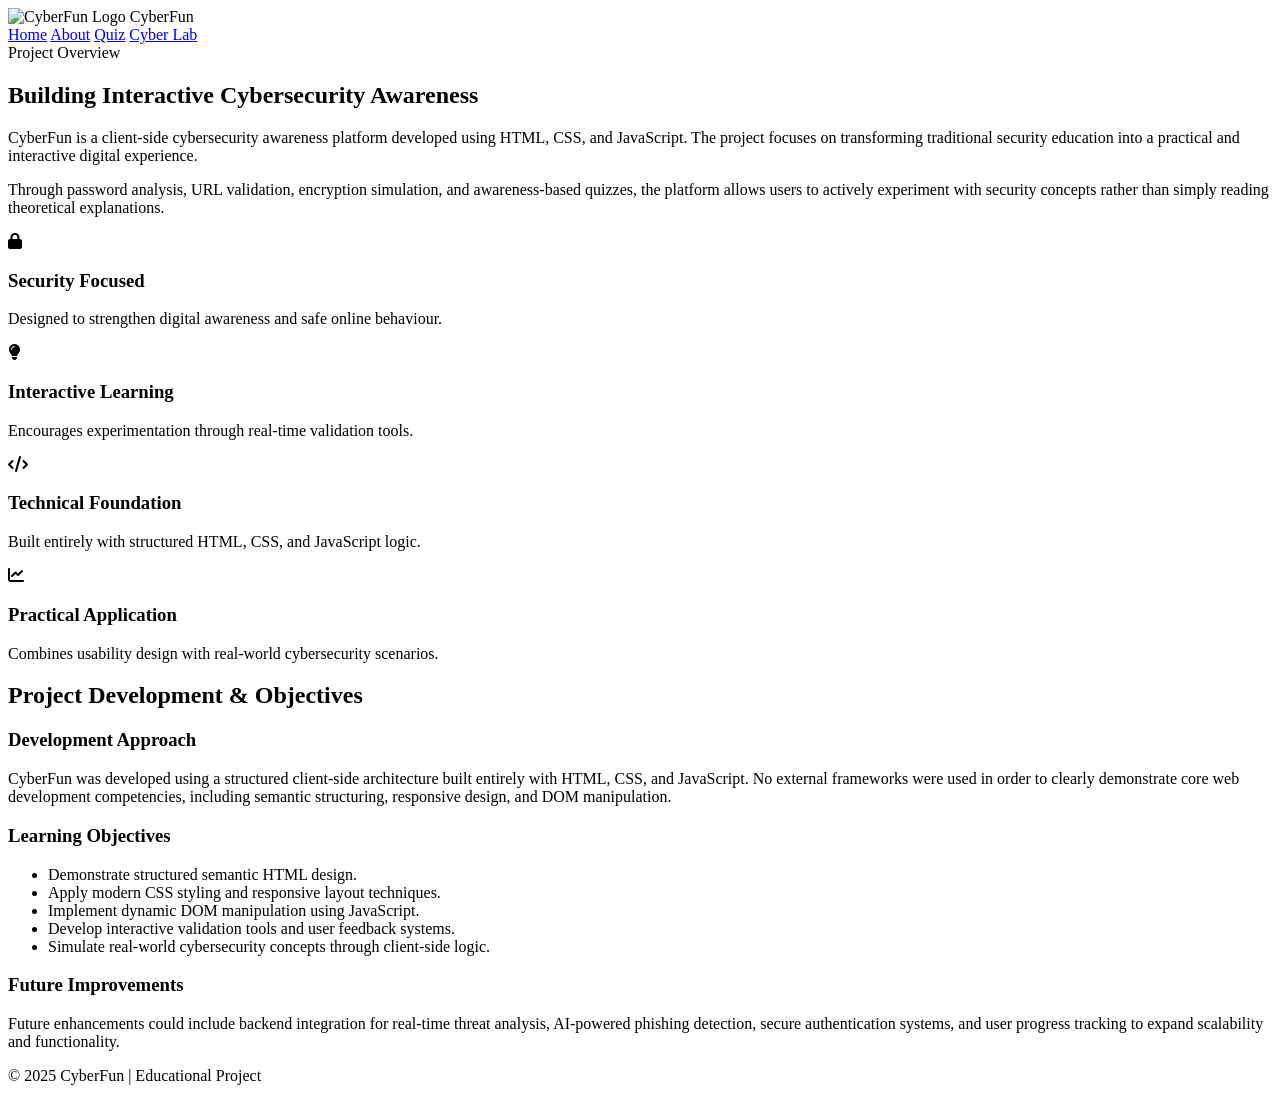
==== HTML_Source/about.html @ faa9cfa2 "update for part1" ====
<!DOCTYPE html>
<html lang="en">

<head>
    <meta charset="UTF-8">
    <title>CyberFun | About</title>
    <link rel="stylesheet" href="about.css">
    <link rel="stylesheet" href="home.css">
    <link rel="stylesheet" href="https://cdnjs.cloudflare.com/ajax/libs/font-awesome/6.5.0/css/all.min.css">
</head>

<body>

    <header>
        <div class="logo">
            <img src="./photo/icon.png" alt="CyberFun Logo">
            <span>CyberFun</span>
        </div>
        <nav>
            <a href="home.html">Home</a>
            <a href="about.html">About</a>
            <a href="quiz.html">Quiz</a>
            <a href="cyberlab.html">Cyber Lab</a>
        </nav>
    </header>

    <section class="about-mission-section">

        <div class="about-mission-container">

            <div class="mission-left">

                <div class="mission-badge">
                    <span>Project Overview</span>
                </div>

                <h2>Building Interactive Cybersecurity Awareness</h2>

                <p>
                    CyberFun is a client-side cybersecurity awareness platform developed
                    using HTML, CSS, and JavaScript. The project focuses on transforming
                    traditional security education into a practical and interactive
                    digital experience.
                </p>

                <p>
                    Through password analysis, URL validation, encryption simulation,
                    and awareness-based quizzes, the platform allows users to actively
                    experiment with security concepts rather than simply reading
                    theoretical explanations.
                </p>

            </div>

            <div class="mission-right">

                <div class="mission-card">
                    <div class="icon-box">
                        <i class="fa-solid fa-lock"></i>
                    </div>
                    <h3>Security Focused</h3>
                    <p>Designed to strengthen digital awareness and safe online behaviour.</p>
                </div>

                <div class="mission-card">
                    <div class="icon-box">
                        <i class="fa-solid fa-lightbulb"></i>
                    </div>
                    <h3>Interactive Learning</h3>
                    <p>Encourages experimentation through real-time validation tools.</p>
                </div>

                <div class="mission-card">
                    <div class="icon-box">
                        <i class="fa-solid fa-code"></i>
                    </div>
                    <h3>Technical Foundation</h3>
                    <p>Built entirely with structured HTML, CSS, and JavaScript logic.</p>
                </div>

                <div class="mission-card">
                    <div class="icon-box">
                        <i class="fa-solid fa-chart-line"></i>
                    </div>
                    <h3>Practical Application</h3>
                    <p>Combines usability design with real-world cybersecurity scenarios.</p>
                </div>

            </div>

        </div>

    </section>
    <section class="project-details-section">

        <div class="project-details-container">

            <h2>Project Development & Objectives</h2>

            <!-- Development Approach -->
            <div class="detail-block">
                <h3>Development Approach</h3>
                <p>
                    CyberFun was developed using a structured client-side architecture
                    built entirely with HTML, CSS, and JavaScript. No external frameworks
                    were used in order to clearly demonstrate core web development
                    competencies, including semantic structuring, responsive design,
                    and DOM manipulation.
                </p>
            </div>

            <!-- Learning Objectives -->
            <div class="detail-block">
                <h3>Learning Objectives</h3>
                <ul>
                    <li>Demonstrate structured semantic HTML design.</li>
                    <li>Apply modern CSS styling and responsive layout techniques.</li>
                    <li>Implement dynamic DOM manipulation using JavaScript.</li>
                    <li>Develop interactive validation tools and user feedback systems.</li>
                    <li>Simulate real-world cybersecurity concepts through client-side logic.</li>
                </ul>
            </div>

            <!-- Future Improvements -->
            <div class="detail-block">
                <h3>Future Improvements</h3>
                <p>
                    Future enhancements could include backend integration for real-time
                    threat analysis, AI-powered phishing detection, secure authentication
                    systems, and user progress tracking to expand scalability and
                    functionality.
                </p>
            </div>

        </div>

    </section>
    <footer>
        <p>© 2025 CyberFun | Educational Project</p>
    </footer>
    <script src="about.js"></script>
</body>

</html>
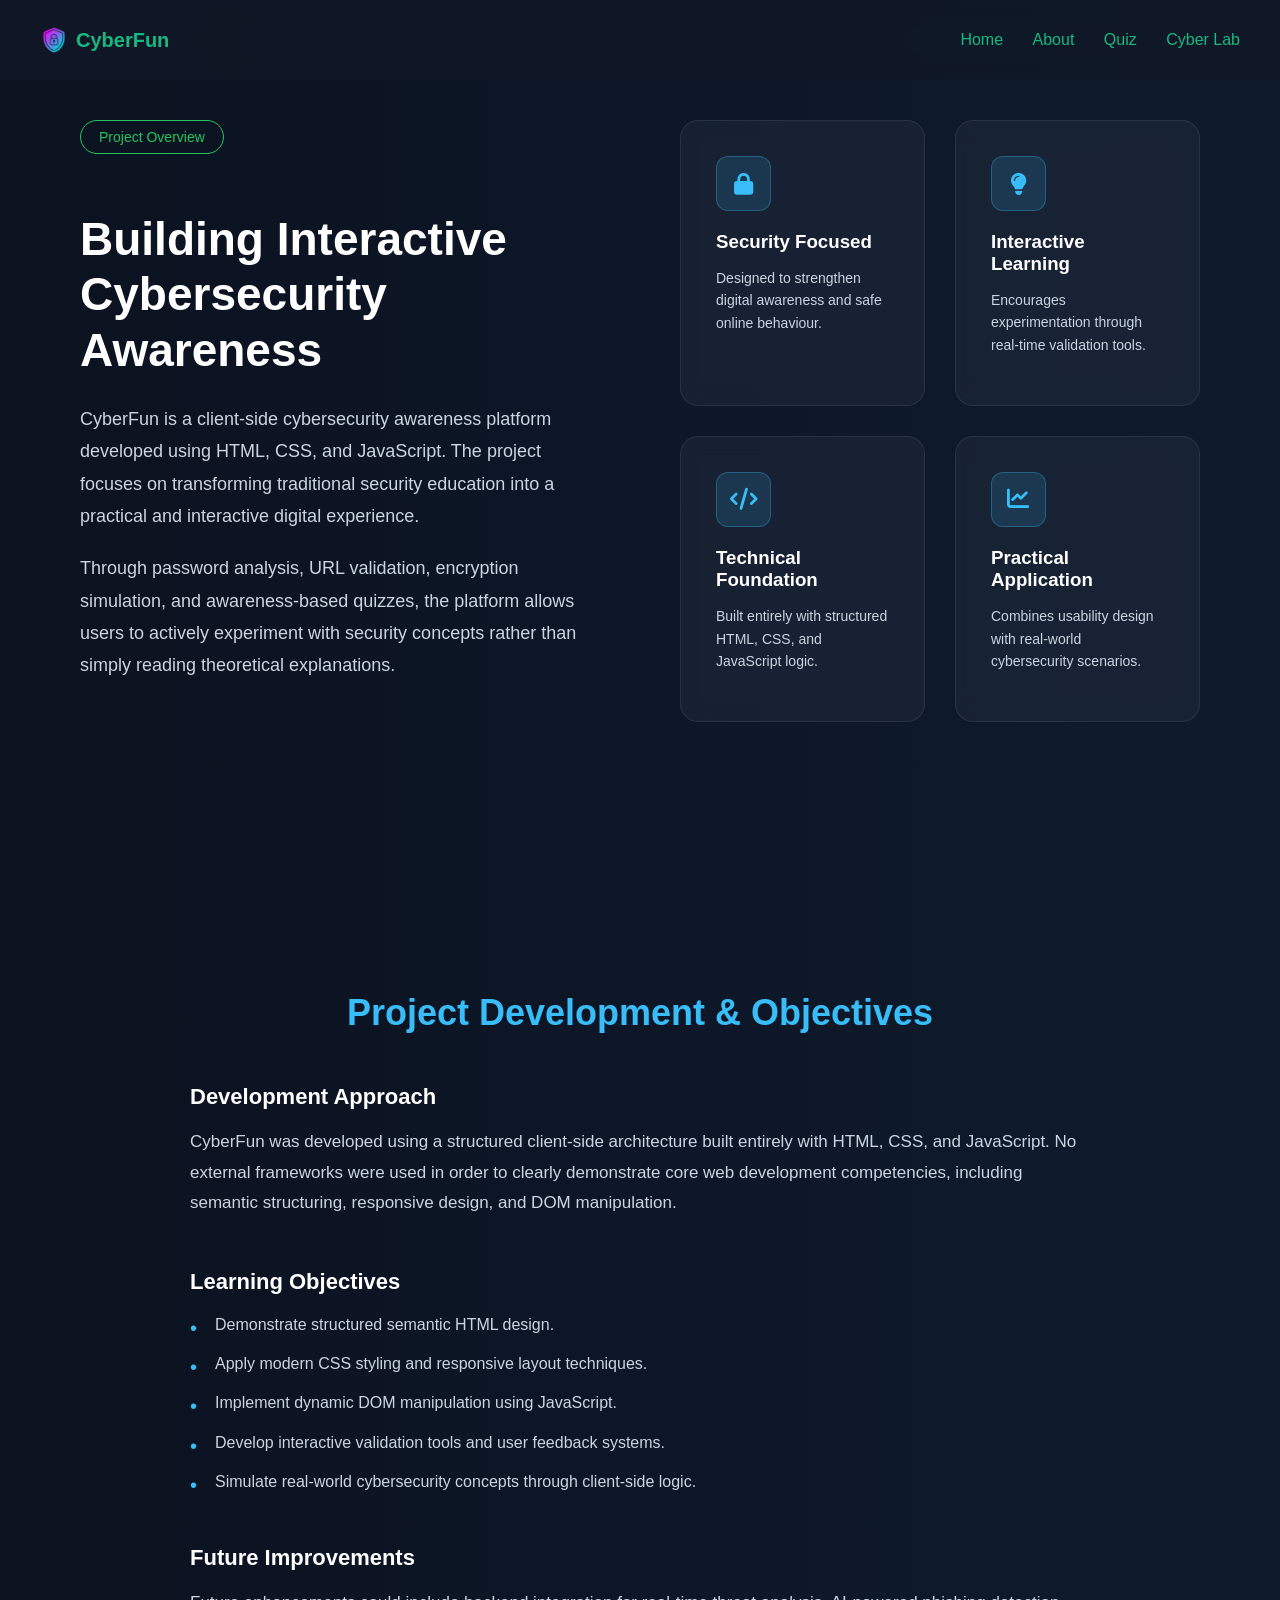
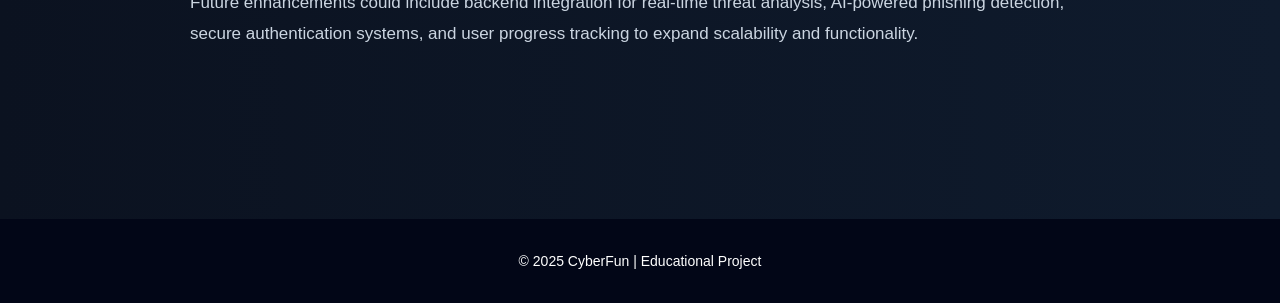
==== commit 96b3b208: "update to link" ====
--- a/HTML_Source/about.html
+++ b/HTML_Source/about.html
@@ -4,8 +4,8 @@
 <head>
     <meta charset="UTF-8">
     <title>CyberFun | About</title>
-    <link rel="stylesheet" href="about.css">
-    <link rel="stylesheet" href="home.css">
+    <link rel="stylesheet" href="/CSS_Source/about.css">
+    <link rel="stylesheet" href="/CSS_Source/home.css">
     <link rel="stylesheet" href="https://cdnjs.cloudflare.com/ajax/libs/font-awesome/6.5.0/css/all.min.css">
 </head>
 
@@ -13,7 +13,7 @@
 
     <header>
         <div class="logo">
-            <img src="./photo/icon.png" alt="CyberFun Logo">
+            <img src="/photo/icon.png" alt="CyberFun Logo">
             <span>CyberFun</span>
         </div>
         <nav>
@@ -138,7 +138,7 @@
     <footer>
         <p>© 2025 CyberFun | Educational Project</p>
     </footer>
-    <script src="about.js"></script>
+    <script src="/JS_Source/about.js"></script>
 </body>
 
 </html>
--- a/CSS_Source/about.css
+++ b/CSS_Source/about.css
@@ -0,0 +1,174 @@
+body {
+  margin: 0;
+  font-family: Arial, sans-serif;
+  background-color: #0f172a;
+  color: #e2e8f0;
+}
+
+/* =========================
+   MISSION STYLE SECTION
+========================= */
+
+.about-mission-section {
+  padding: 120px 80px;
+  background: linear-gradient(to right, #0b1220, #0f1b2d);
+}
+
+.about-mission-container {
+  display: flex;
+  justify-content: space-between;
+  align-items: flex-start;
+  gap: 80px;
+  flex-wrap: wrap;
+}
+
+/* LEFT SIDE */
+
+.mission-left {
+  flex: 1;
+  min-width: 300px;
+  max-width: 600px;
+}
+
+.mission-badge {
+  display: inline-block;
+  padding: 8px 18px;
+  border-radius: 25px;
+  border: 1px solid #22c55e;
+  color: #22c55e;
+  font-size: 14px;
+  margin-bottom: 20px;
+}
+
+.mission-left h2 {
+  font-size: 46px;
+  line-height: 1.2;
+  margin-bottom: 25px;
+  color: #ffffff;
+}
+
+.mission-left p {
+  font-size: 18px;
+  line-height: 1.8;
+  margin-bottom: 20px;
+  color: #cbd5e1;
+}
+
+/* RIGHT SIDE GRID */
+
+.mission-right {
+  flex: 1;
+  min-width: 300px;
+  display: grid;
+  grid-template-columns: repeat(2, 1fr);
+  gap: 30px;
+}
+
+.mission-card {
+  background: rgba(30, 41, 59, 0.6);
+  padding: 35px;
+  border-radius: 18px;
+  border: 1px solid rgba(255,255,255,0.08);
+  backdrop-filter: blur(10px);
+  transition: 0.3s ease;
+}
+
+.mission-card:hover {
+  transform: translateY(-8px);
+  box-shadow: 0 0 35px rgba(56,189,248,0.25);
+}
+
+/* ICON BOX */
+
+.icon-box {
+  width: 55px;
+  height: 55px;
+  border-radius: 12px;
+  background: rgba(56, 189, 248, 0.15);
+  border: 1px solid rgba(56, 189, 248, 0.3);
+  display: flex;
+  align-items: center;
+  justify-content: center;
+  margin-bottom: 20px;
+  transition: 0.3s ease;
+}
+
+.icon-box i {
+  font-size: 22px;
+  color: #38bdf8;
+}
+
+.mission-card:hover .icon-box {
+  background: rgba(56, 189, 248, 0.25);
+  box-shadow: 0 0 20px rgba(56,189,248,0.3);
+}
+
+.mission-card h3 {
+  margin-bottom: 12px;
+  color: #ffffff;
+}
+
+.mission-card p {
+  font-size: 14px;
+  line-height: 1.6;
+  color: #cbd5e1;
+}
+
+/* =========================
+   PROJECT DETAILS SECTION
+========================= */
+
+.project-details-section {
+  padding: 120px 80px;
+  background: linear-gradient(to right, #0b1220, #0f1b2d);
+}
+
+.project-details-container {
+  max-width: 900px;
+  margin: 0 auto;
+}
+
+.project-details-section h2 {
+  font-size: 36px;
+  margin-bottom: 50px;
+  color: #38bdf8;
+  text-align: center;
+}
+
+.detail-block {
+  margin-bottom: 50px;
+}
+
+.detail-block h3 {
+  font-size: 22px;
+  margin-bottom: 15px;
+  color: #ffffff;
+}
+
+.detail-block p {
+  font-size: 17px;
+  line-height: 1.8;
+  color: #cbd5e1;
+}
+
+.detail-block ul {
+  list-style: none;
+  padding-left: 0;
+}
+
+.detail-block ul li {
+  position: relative;
+  padding-left: 25px;
+  margin-bottom: 12px;
+  font-size: 16px;
+  line-height: 1.7;
+  color: #cbd5e1;
+}
+
+.detail-block ul li::before {
+  content: "•";
+  position: absolute;
+  left: 0;
+  color: #38bdf8;
+  font-size: 20px;
+}
--- a/CSS_Source/home.css
+++ b/CSS_Source/home.css
@@ -0,0 +1,507 @@
+* {
+  box-sizing: border-box;
+}
+
+html {
+  scroll-behavior: smooth;
+}
+
+body {
+  margin: 0;
+  font-family: Arial, sans-serif;
+  background: linear-gradient(135deg, #0b0f1a, #141a2e);
+  color: #ffffff;
+
+  display: flex;
+  flex-direction: column;
+  min-height: 100vh;
+}
+
+header {
+  position: fixed;
+  top: 0;
+  width: 100%;
+  height: 80px;
+  background-color: rgba(17, 24, 39, 0.7);
+  display: flex;
+  justify-content: space-between;
+  align-items: center;
+  padding: 0 40px; 
+  z-index: 1000;
+  backdrop-filter: blur(10px);
+  background-color: rgba(17, 24, 39, 0.8);
+}
+
+.logo {
+  display: flex;
+  align-items: center;
+  font-size: 20px;
+  font-weight: bold;
+  color: #18b980;
+}
+
+.logo img {
+  width: 28px;
+  margin-right: 8px;
+}
+
+nav a {
+  color: #18b980;
+  text-decoration: none;
+  margin-left: 25px;
+  font-weight: 500;
+  position: relative;
+  transition: 0.3s ease;
+}
+
+nav a:hover {
+  color: #ffffff;
+}
+
+nav a::after {
+  content: "";
+  position: absolute;
+  left: 0;
+  bottom: -5px;
+  width: 0%;
+  height: 2px;
+  background-color: #18b980;
+  transition: width 0.3s ease;
+}
+
+nav a:hover::after {
+  width: 100%;
+}
+
+.hero {
+  padding: 160px 60px 100px 60px;
+  background: 
+    linear-gradient(rgba(10, 12, 24, 0.9), rgba(20, 26, 46, 0.9)),
+    url("./photo/home_background.jpg");
+  background-size: cover;
+  background-position: center;
+  background-repeat: no-repeat;
+  background-attachment: fixed;
+  color: white;
+}
+
+.hero-content {
+  display: flex;
+  align-items: center;
+  justify-content: space-between;
+  gap: 60px;
+}
+
+.hero-icon-box {
+  display: flex;
+  align-items: center;
+  justify-content: center;
+}
+
+.icon-card {
+  width: 100px;
+  height: 100px;
+  border-radius: 20px;
+  background: rgba(30, 41, 59, 0.6);
+  box-shadow: 0 0 20px rgba(172, 201, 188, 0.6);
+  display: flex;
+  align-items: center;
+  justify-content: center;
+  backdrop-filter: blur(10px);
+  transition: 0.3s ease;
+}
+
+.icon-row {
+  display: flex;
+  gap: 25px;
+}
+
+.icon-card i {
+  font-size: 35px;
+  color: #38bdf8;
+}
+
+.icon-card:hover {
+  box-shadow: 0 0 30px rgba(56, 189, 248, 0.6);
+  transform: translateY(-4px);
+}
+
+.hero-text {
+  max-width: 600px;
+}
+
+.hero-text h1 {
+  font-size: 36px;
+  margin-bottom: 20px;
+  color: #38bdf8;
+}
+
+.hero-text p {
+  font-size: 18px;
+  line-height: 1.6;
+  margin-bottom: 30px;
+  color: #e2e8f0;
+}
+
+.hero-text button {
+  padding: 12px 25px;
+  background-color: #38bdf8;
+  border: none;
+  border-radius: 6px;
+  font-weight: bold;
+  cursor: pointer;
+  transition: 0.3s ease;
+}
+
+.hero-text button:hover {
+  background-color: #0ea5e9;
+}
+
+.hero-image img {
+  width: 350px;
+  max-width: 100%;
+}
+
+.cta-button {
+  display: inline-block;
+  margin-top: 25px;
+  padding: 14px 32px;
+  font-size: 16px;
+  font-weight: 600;
+  text-decoration: none;
+  color: #0f172a;
+  background: linear-gradient(135deg, #18b980, #0ea5e9);
+  border: 1px solid rgba(255,255,255,0.2);
+  border-radius: 10px;
+  transition: 0.3s ease;
+  box-shadow: 0 8px 20px rgba(56, 189, 248, 0.3);
+}
+
+.cta-button:hover {
+  transform: translateY(-3px);
+  box-shadow: 0 0 15px #18b980;
+}
+
+.awareness-section {
+  padding: 80px 100px;
+  background: linear-gradient(to right, #0b1220, #0f172a);
+}
+
+.awareness-container {
+  display: flex;
+  justify-content: space-between;
+  align-items: flex-start;
+  gap: 100px;
+}
+
+.awareness-title {
+  flex: 1;
+}
+
+.awareness-title h2 {
+  font-size: 56px;
+  font-weight: 800;
+  line-height: 1.1;
+  max-width: 500px;
+  letter-spacing: -1px;
+}
+
+.awareness-content {
+  max-width: 600px;
+}
+
+.awareness-content p {
+  font-size: 20px;
+  line-height: 1.8;
+  color: #cbd5e1;
+  margin-bottom: 24px;
+}
+
+.awareness-container {
+  position: relative;
+}
+
+.awareness-container::before {
+  content: "";
+  position: absolute;
+  left: 50%;
+  top: 0;
+  height: 100%;
+  width: 1px;
+  background: rgba(255,255,255,0.08);
+}
+
+.threat-section {
+  padding: 60px 40px;
+  background: linear-gradient(to right, #111827, #1e293b);
+}
+
+.threat-title {
+  font-size: 36px;
+  margin-bottom: 60px;
+  color: #e2e8f0;
+}
+
+.threat-grid {
+  display: grid;
+  grid-template-columns: repeat(auto-fit, minmax(260px, 1fr));
+  gap: 40px;
+}
+
+.threat-card {
+  position: relative;
+  padding: 40px 30px;
+  background: rgba(30, 41, 59, 0.5);
+  border: 1px solid rgba(255, 255, 255, 0.1);
+  clip-path: polygon(
+    15px 0%, 
+    100% 0%, 
+    100% calc(100% - 15px), 
+    calc(100% - 15px) 100%, 
+    0% 100%, 
+    0% 15px
+  );
+  transition: 0.3s ease;
+}
+
+.threat-card:hover {
+  border-color: rgba(56, 189, 248, 0.6);
+  box-shadow: 0 0 25px rgba(56, 189, 248, 0.4);
+  transform: translateY(-6px);
+}
+
+.threat-card .icon {
+  font-size: 32px;
+  color: #e2e8f0;
+  margin-bottom: 20px;
+}
+
+.accent-line {
+  width: 30px;
+  height: 3px;
+  background-color: #ef4444;
+  margin-bottom: 20px;
+}
+
+.threat-card p {
+  font-size: 18px;
+  line-height: 1.6;
+  color: #e2e8f0;
+}
+
+/* =========================
+   ARTICLE PREVIEW SECTION
+========================= */
+
+.article-preview {
+  padding: 90px 80px 60px 80px;
+  background: #111827;
+}
+
+/* Section Title */
+.article-preview h2 {
+  text-align: center;
+  font-size: 38px;
+  margin-bottom: 20px;
+  color: #ffffff;
+}
+
+/* Short Description */
+.preview-text {
+  text-align: center;
+  max-width: 750px;
+  margin: 0 auto 35px auto;
+  font-size: 18px;
+  line-height: 1.7;
+  color: #cbd5e1;
+}
+
+/* =========================
+   BUTTON
+========================= */
+
+.read-btn {
+  display: block;
+  margin: 0 auto;
+  padding: 12px 32px;
+  font-size: 16px;
+  font-weight: 600;
+  background: linear-gradient(135deg, #18b980, #0ea5e9);
+  color: #0f172a;
+  border: none;
+  border-radius: 8px;
+  cursor: pointer;
+  transition: 0.3s ease;
+}
+
+.read-btn:hover {
+  transform: translateY(-3px);
+  box-shadow: 0 0 20px rgba(56, 189, 248, 0.6);
+}
+
+/* =========================
+   FULL ARTICLE CONTENT
+========================= */
+
+.article-content {
+  max-height: 0;
+  overflow: hidden;
+  opacity: 0;
+  transition: max-height 0.6s ease, opacity 0.4s ease;
+  transform-origin: top;
+  max-width: 900px;
+  margin: 70px auto 0 auto;
+  text-align: left;
+  line-height: 1.8;
+  color: #e2e8f0;
+}
+
+.article-content.active {
+  max-height: 2000px; 
+  opacity: 1;
+}
+
+/* Section Headings */
+.article-content h3 {
+  margin-top: 50px;
+  margin-bottom: 15px;
+  font-size: 22px;
+  color: #18b980;
+}
+
+/* Paragraphs */
+.article-content p {
+  margin-bottom: 15px;
+  font-size: 16px;
+}
+
+/* Lists */
+.article-content ul {
+  margin: 15px 0 25px 20px;
+  padding-left: 15px;
+}
+
+.article-content li {
+  margin-bottom: 8px;
+  font-size: 15px;
+}
+
+/* Action checklist */
+.action-list {
+  margin-top: 10px;
+  padding-left: 20px;
+}
+
+.action-list li {
+  margin-bottom: 6px;
+  color: #ffffff;
+}
+
+/* =========================
+   SUMMARY BOX
+========================= */
+
+.summary-box {
+  margin-top: 50px;
+  padding: 25px;
+  background: rgba(30, 41, 59, 0.6);
+  border-radius: 12px;
+  border: 1px solid rgba(56, 189, 248, 0.25);
+  font-size: 15px;
+  line-height: 1.7;
+}
+
+/* =========================
+   NEW FINAL CTA DESIGN
+========================= */
+
+.final-cta-new {
+  padding: 50px;
+  background: linear-gradient(90deg, #0f172a, #1e293b);
+  display: flex;
+  justify-content: space-between;
+  align-items: center;
+  gap: 50px;
+  flex-wrap: wrap;
+  border-top: 1px solid rgba(255,255,255,0.05);
+}
+
+/* Left Side Text */
+.cta-text {
+  max-width: 600px;
+}
+
+.cta-text h2 {
+  font-size: 34px;
+  margin-bottom: 15px;
+  color: #ffffff;
+}
+
+.cta-text p {
+  font-size: 17px;
+  line-height: 1.7;
+  color: #cbd5e1;
+}
+
+/* Right Side Buttons */
+.cta-actions {
+  display: flex;
+  gap: 20px;
+  flex-wrap: wrap;
+}
+
+/* Main Button */
+.cta-main {
+  padding: 14px 32px;
+  background: linear-gradient(135deg, #18b980, #0ea5e9);
+  color: #0f172a;
+  font-weight: 600;
+  text-decoration: none;
+  border-radius: 6px;
+  transition: 0.3s ease;
+}
+
+.cta-main:hover {
+  transform: translateY(-4px);
+  box-shadow: 0 0 25px rgba(56,189,248,0.5);
+}
+
+/* Outline Button */
+.cta-outline {
+  padding: 14px 32px;
+  border: 1px solid #38bdf8;
+  color: #38bdf8;
+  text-decoration: none;
+  border-radius: 6px;
+  transition: 0.3s ease;
+}
+
+.cta-outline:hover {
+  background: #38bdf8;
+  color: #0f172a;
+}
+
+footer {
+  margin-top: auto;
+  text-align: center;
+  padding: 20px;
+  background-color: #020617;
+  font-size: 14px;
+  width: 100%;
+}
+
+/* ================= QUIZ PAGE ================= */
+
+.quiz-page {
+  padding-top: 140px;
+  padding-bottom: 60px;
+  background: linear-gradient(to right, #0f172a, #1e293b);
+
+  flex: 1;  
+}
+
+.quiz-wrapper {
+  display: flex;
+  justify-content: center;
+  align-items: center;
+}
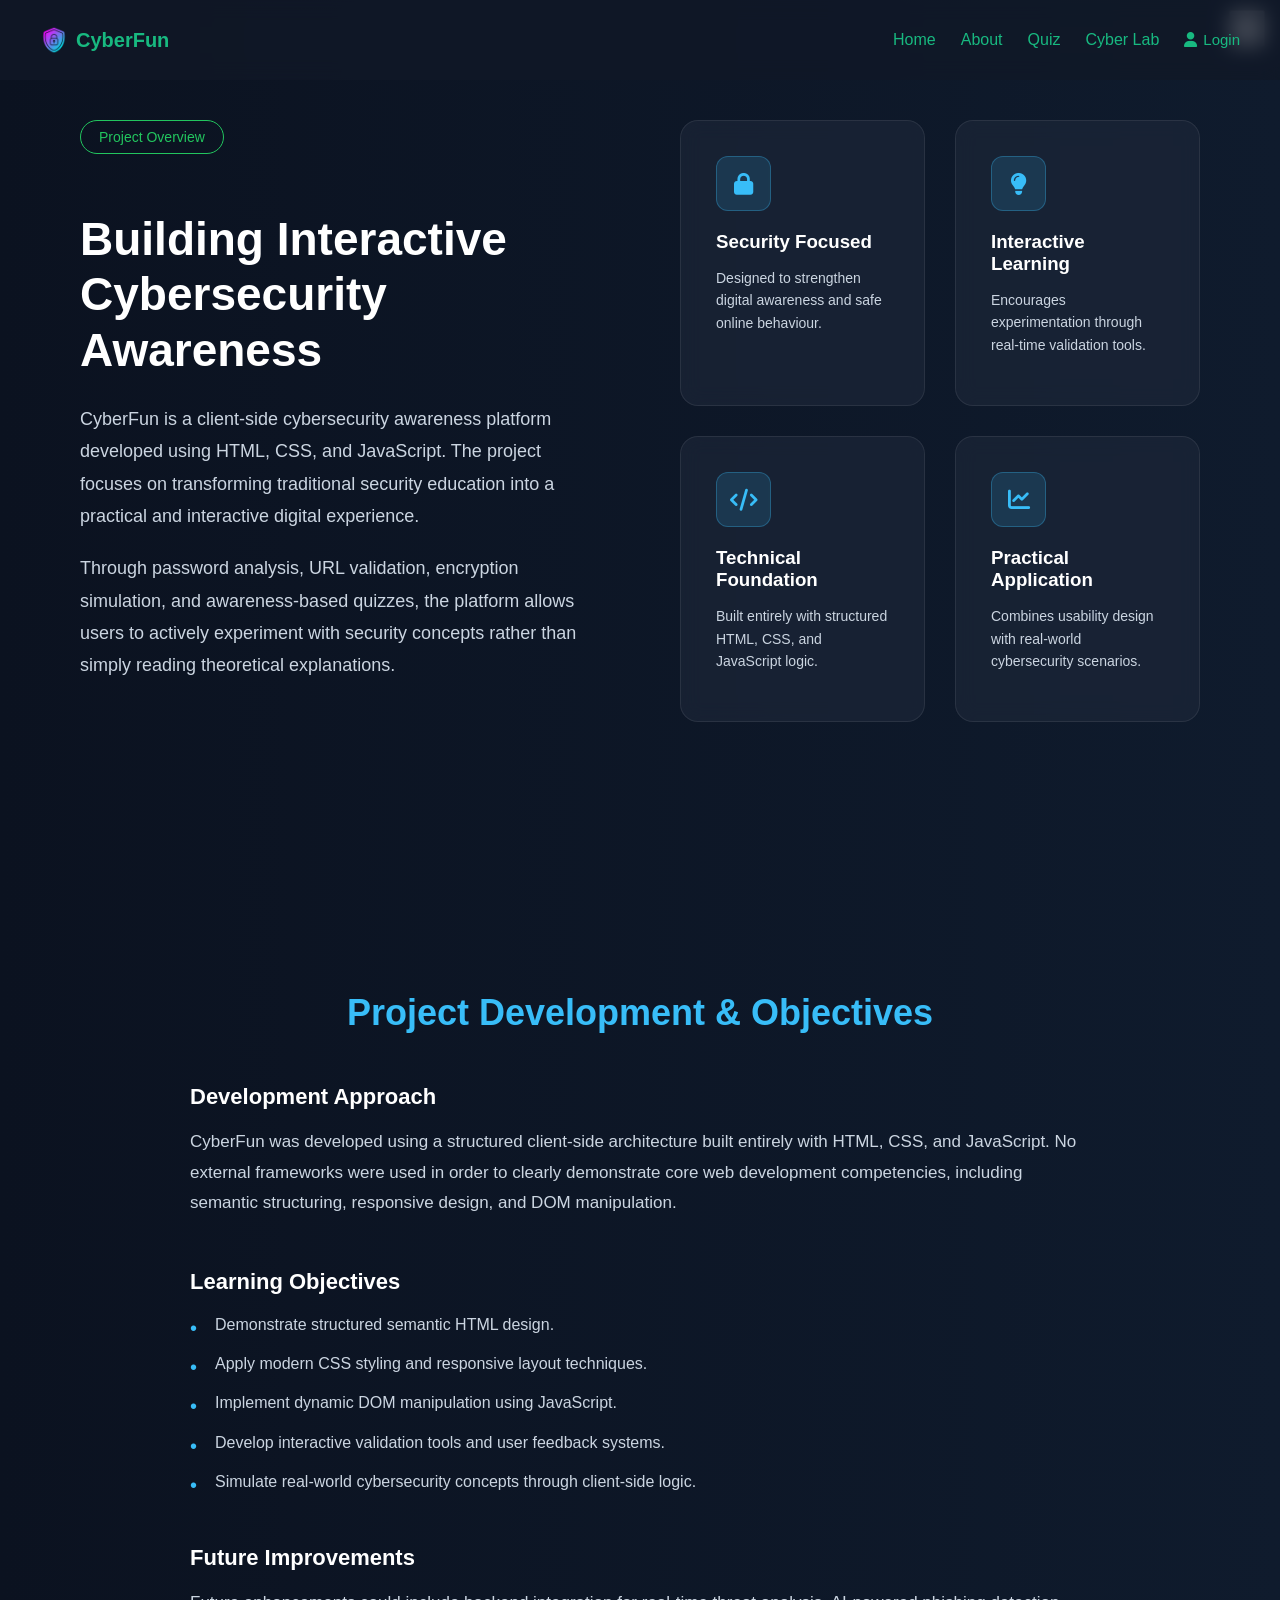
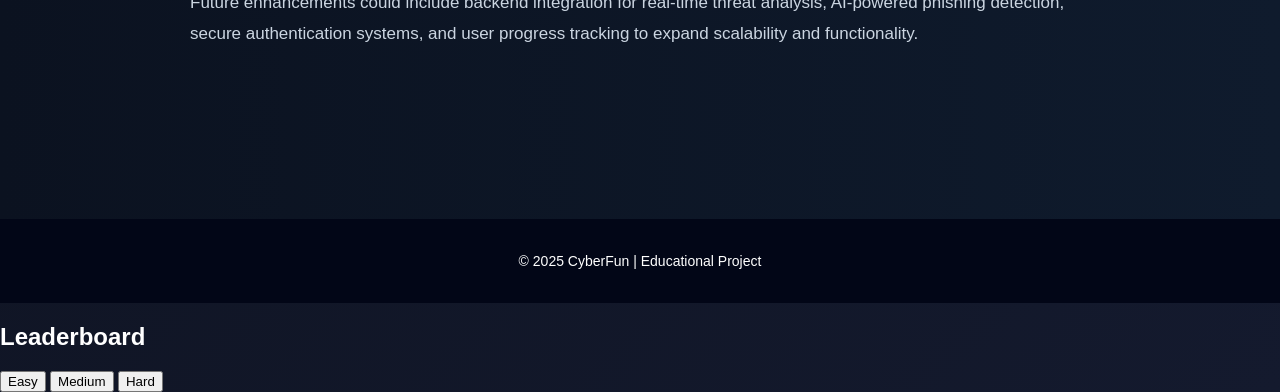
==== commit a18f1cfd: "feat: add profile dropdown and mission message functionality" ====
--- a/HTML_Source/about.html
+++ b/HTML_Source/about.html
@@ -4,8 +4,9 @@
 <head>
     <meta charset="UTF-8">
     <title>CyberFun | About</title>
-    <link rel="stylesheet" href="/CSS_Source/about.css">
-    <link rel="stylesheet" href="/CSS_Source/home.css">
+    <link rel="stylesheet" href="../CSS_Source/about.css">
+    <link rel="stylesheet" href="../CSS_Source/home.css">
+    <link rel="stylesheet" href="../CSS_Source/quiz.css">
     <link rel="stylesheet" href="https://cdnjs.cloudflare.com/ajax/libs/font-awesome/6.5.0/css/all.min.css">
 </head>
 
@@ -13,21 +14,84 @@
 
     <header>
         <div class="logo">
-            <img src="/photo/icon.png" alt="CyberFun Logo">
+            <img src="../photo/icon.png" alt="CyberFun Logo">
             <span>CyberFun</span>
         </div>
+
         <nav>
-            <a href="home.html">Home</a>
+            <a href="../index.html">Home</a>
             <a href="about.html">About</a>
             <a href="quiz.html">Quiz</a>
             <a href="cyberlab.html">Cyber Lab</a>
+
+            <!-- PROFILE DROPDOWN -->
+            <div class="profile-menu">
+
+                <button class="profile-btn" onclick="toggleProfile()">
+                    <i class="fa-solid fa-user"></i>
+                    <span id="navUser">Login</span>
+                </button>
+
+                <div id="profileDropdown" class="profile-dropdown">
+
+                    <!-- LOGIN SECTION -->
+                    <div id="loginSection">
+                        <h3>Login to beat the leaderboard!</h3>
+
+                        <input type="text" id="usernameInput" placeholder="Enter your name">
+
+                        <button onclick="loginUser()">Login</button>
+                    </div>
+
+                    <!-- PROFILE TRACKING -->
+                    <div id="profileSection" style="display:none;">
+
+                        <h3>Your Cyber Profile</h3>
+
+                        <p><strong>Username:</strong> <span id="profileName"></span></p>
+
+                        <p><strong>Last Quiz Score:</strong> <span id="lastScore">0</span></p>
+
+                        <p><strong>Best Quiz Score:</strong> <span id="bestScore">0</span></p>
+
+                        <h4>Achievements</h4>
+
+                        <p id="badge_beginner">
+                            <i class="fa-solid fa-lock"></i> Cyber Beginner
+                        </p>
+
+                        <p id="badge_expert">
+                            <i class="fa-solid fa-lock"></i> Cyber Expert
+                        </p>
+
+                        <p id="badge_master">
+                            <i class="fa-solid fa-lock"></i> Cyber Master
+                        </p>
+
+                        <button onclick="openLeaderboard()">
+                            <i class="fa-solid fa-trophy"></i> View Leaderboard
+                        </button>
+
+                        <button onclick="logoutUser()">Logout</button>
+
+                    </div>
+
+                </div>
+
+            </div>
+
         </nav>
     </header>
 
+    <!-- =========================
+       HERO SECTION
+  ========================== -->
+
     <section class="about-mission-section">
 
         <div class="about-mission-container">
 
+            <!-- LEFT SIDE -->
             <div class="mission-left">
 
                 <div class="mission-badge">
@@ -52,6 +116,7 @@
 
             </div>
 
+            <!-- RIGHT SIDE -->
             <div class="mission-right">
 
                 <div class="mission-card">
@@ -138,7 +203,33 @@
     <footer>
         <p>© 2025 CyberFun | Educational Project</p>
     </footer>
-    <script src="/JS_Source/about.js"></script>
+
+    <div id="leaderboardModal" class="leaderboard-modal">
+
+        <div class="leaderboard-box">
+
+            <button class="close-btn" onclick="closeLeaderboard()">
+                <i class="fa-solid fa-xmark"></i>
+            </button>
+
+            <h2>Leaderboard</h2>
+
+            <div class="leaderboard-tabs">
+                <button class="tab-btn active" onclick="switchTab(this, 'easy')">Easy</button>
+                <button class="tab-btn" onclick="switchTab(this, 'medium')">Medium</button>
+                <button class="tab-btn" onclick="switchTab(this, 'hard')">Hard</button>
+            </div>
+
+            <!-- Leaderboard List -->
+            <div id="leaderboardList"></div>
+
+        </div>
+
+    </div>
+
+        <script src="../JS_Source/about.js"></script>
+        <script src="../JS_Source/home.js"></script>
+        <script src="../JS_Source/quiz.js"></script>
 </body>
 
 </html>
--- a/CSS_Source/about.css
+++ b/CSS_Source/about.css
@@ -171,4 +171,5 @@
   left: 0;
   color: #38bdf8;
   font-size: 20px;
-}+}
+
--- a/CSS_Source/home.css
+++ b/CSS_Source/home.css
@@ -15,6 +15,191 @@
   display: flex;
   flex-direction: column;
   min-height: 100vh;
+}
+
+.login-modal{
+  position: fixed;
+  top:0;
+  left:0;
+  width:100%;
+  height:100%;
+  background: rgba(0,0,0,0.7);
+  display:none;
+  justify-content:center;
+  align-items:center;
+  z-index:2000;
+}
+
+.login-box{
+  background:#111827;
+  padding:30px;
+  border-radius:10px;
+  text-align:center;
+}
+
+.login-box input{
+  padding:10px;
+  margin-top:10px;
+  width:200px;
+}
+
+.login-box button{
+  margin-top:15px;
+  padding:10px 20px;
+  background:#18b980;
+  border:none;
+  cursor:pointer;
+}
+
+.close-btn{
+  position:absolute;
+  top:10px;
+  right:15px;
+  font-size:28px;
+  cursor:pointer;
+  color:#ffffff;
+}
+
+.close-btn:hover{
+  color:#18b980;
+}
+
+.login-box{
+  position:relative;
+}
+
+/* ================= PROFILE BUTTON ================= */
+
+.profile-btn{
+  background: none;
+  border: none;
+  color: #18b980;
+  cursor: pointer;
+  font-size: 15px;
+  font-weight: 500;
+  position: relative;
+
+  display: inline-flex;
+  align-items: center;
+  gap: 6px;
+
+  margin-left: 25px;
+  padding: 0;
+}
+
+.profile-btn:hover{
+  color:#ffffff;
+}
+
+.profile-btn::after{
+  content: "";
+  position: absolute;
+  left: 0;
+  bottom: -5px;
+  width: 0%;
+  height: 2px;
+  background-color: #18b980;
+  transition: width 0.3s ease;
+}
+
+.profile-btn:hover::after{
+  width: 100%;
+}
+
+/* ================= LOGIN MODAL ================= */
+
+.login-modal{
+  position:fixed;
+  top:0;
+  left:0;
+  width:100%;
+  height:100%;
+  background:rgba(0,0,0,0.7);
+  display:none;
+  justify-content:center;
+  align-items:center;
+  z-index:2000;
+}
+
+/* ================= LOGIN BOX ================= */
+
+.login-box{
+  position:relative;
+  background:#0f172a;
+  padding:30px;
+  border-radius:12px;
+  width:320px;
+  text-align:center;
+  box-shadow:0 15px 40px rgba(0,0,0,0.7);
+  animation:dropDown 0.3s ease;
+}
+
+/* animation */
+@keyframes dropDown{
+  from{
+    transform:translateY(-20px);
+    opacity:0;
+  }
+  to{
+    transform:translateY(0);
+    opacity:1;
+  }
+}
+
+/* ================= CLOSE BUTTON ================= */
+
+.close-btn{
+  position:absolute;
+  top:10px;
+  right:15px;
+  font-size:26px;
+  cursor:pointer;
+  color:#ffffff;
+}
+
+.close-btn:hover{
+  color:#18b980;
+}
+
+/* ================= LOGIN INPUT ================= */
+
+.login-box input{
+  width:100%;
+  padding:10px;
+  margin-top:15px;
+  border-radius:6px;
+  border:none;
+}
+
+/* ================= BUTTON ================= */
+
+.login-box button{
+  margin-top:15px;
+  padding:10px 20px;
+  background:#18b980;
+  border:none;
+  border-radius:6px;
+  cursor:pointer;
+  font-weight:bold;
+}
+
+.login-box button:hover{
+  background:#0ea5e9;
+}
+
+/* ================= PROFILE INFO ================= */
+
+#profileInfo{
+  text-align:left;
+  margin-top:10px;
+}
+
+#profileInfo p{
+  margin:8px 0;
+}
+
+#profileInfo h3{
+  margin-top:15px;
 }
 
 header {
@@ -32,6 +217,161 @@
   background-color: rgba(17, 24, 39, 0.8);
 }
 
+/* PROFILE MENU */
+.profile-menu{
+  position:relative;
+}
+
+/* DROPDOWN */
+.profile-dropdown{
+  position:absolute;
+  top:55px;
+  right:0;
+
+  width:300px; 
+  padding:20px;
+
+  background:rgba(15, 23, 42, 0.95);
+  backdrop-filter: blur(12px);
+
+  border-radius:14px;
+  border:1px solid rgba(255,255,255,0.08);
+
+  box-shadow:
+    0 0 0px rgba(24,185,128,0),
+    0 10px 40px rgba(0,0,0,0.7);
+
+  display:none;
+
+  opacity:0;
+  transform:translateY(-10px);
+  transition:all 0.25s ease;
+}
+
+#profileSection p i{
+  margin-right:8px;
+}
+
+.fa-circle-check{
+  color:#18b980;
+}
+
+.fa-lock{
+  color:#9e2e2e;
+}
+
+.profile-dropdown.show{
+  display:block;
+  opacity:1;
+  transform:translateY(0);
+
+  box-shadow:
+    0 0 15px rgba(24,185,128,0.2),
+    0 20px 50px rgba(0,0,0,0.7);
+}
+
+#loginSection, #profileSection{
+  width:100%;
+}
+
+/* headings */
+.profile-dropdown h3{
+  margin-bottom:12px;
+  font-size:18px;
+  color:#ffffff;
+}
+
+/* input */
+.profile-dropdown input{
+  width:100%;
+  padding:10px;
+  margin:10px 0;
+  border-radius:8px;
+  border:none;
+  outline:none;
+}
+
+/* buttons */
+.profile-dropdown button{
+  width:100%;
+  padding:10px;
+  margin-top:10px;
+  border:none;
+  border-radius:8px;
+  background:#18b980;
+  font-weight:bold;
+  cursor:pointer;
+}
+
+.profile-dropdown button:hover{
+  background:#0ea5e9;
+}
+
+/* INPUT */
+.profile-dropdown input{
+  width:100%;
+  padding:8px;
+  margin-top:10px;
+  border-radius:6px;
+  border:none;
+}
+
+#loginSection, #profileSection{
+  width:100%;
+}
+
+/* headings */
+.profile-dropdown h3{
+  margin-bottom:12px;
+  font-size:18px;
+  color:#ffffff;
+}
+
+/* input */
+.profile-dropdown input{
+  width:100%;
+  padding:10px;
+  margin:10px 0;
+  border-radius:8px;
+  border:none;
+  outline:none;
+}
+
+/* buttons */
+.profile-dropdown button{
+  width:100%;
+  padding:10px;
+  margin-top:10px;
+  border:none;
+  border-radius:8px;
+  background:#18b980;
+  font-weight:bold;
+  cursor:pointer;
+}
+
+.profile-dropdown button:hover{
+  background:#0ea5e9;
+}
+
+#loginSection, #profileSection{
+  transition: all 0.2s ease;
+}
+
+/* BUTTON */
+.profile-dropdown button{
+  margin-top:10px;
+  padding:8px 15px;
+  background:#18b980;
+  border:none;
+  border-radius:6px;
+  cursor:pointer;
+}
+
+/* HOVER EFFECT */
+.profile-dropdown button:hover{
+  background:#0ea5e9;
+}
+
 .logo {
   display: flex;
   align-items: center;
@@ -45,7 +385,14 @@
   margin-right: 8px;
 }
 
-nav a {
+nav{
+  display: flex;
+  align-items: center;
+}
+
+nav a, .profile-btn {
+  display: inline-flex;
+  align-items: center;
   color: #18b980;
   text-decoration: none;
   margin-left: 25px;
--- a/CSS_Source/quiz.css
+++ b/CSS_Source/quiz.css
@@ -0,0 +1,194 @@
+body {
+  display: flex;
+  flex-direction: column;
+}
+
+/* ================= Security Awareness Quiz ================= */
+
+.quiz-section {
+  flex: 1;
+  padding: 100px 30px 80px;
+  text-align: center;
+  background: linear-gradient(
+    180deg,
+    #2f3951 0%,
+    #29354e 50%,
+    #1f3f62 100%
+  );
+  color: white;
+}
+
+.quiz-title {
+  font-size: 36px;
+  margin-bottom: 10px;
+}
+
+.quiz-quote {
+  font-style: italic;
+  color: #94a3b8;
+  margin-bottom: 30px;
+}
+
+.quiz-subtitle {
+  margin-bottom: 40px;
+  font-size: 22px;
+}
+
+
+/* ================= CARD CONTAINER ================= */
+
+.quiz-cards {
+  display: flex;
+  justify-content: center;
+  align-items: stretch;
+  gap: 40px;
+  flex-wrap: wrap;
+  margin: 50px auto;
+  max-width: 1000px; 
+}
+
+
+/* ================= QUIZ CARD ================= */
+
+.quiz-card {
+  background: #1e293b;
+  padding: 22px 24px;
+  width: 300px;
+  border-radius: 14px;
+
+  display: flex;
+  flex-direction: column;
+
+  min-height: 290px; 
+  transition: all 0.3s ease;
+}
+
+.quiz-card h3 {
+  position: relative;
+  display: inline-block;
+  margin-bottom: 15px;
+}
+
+.quiz-card h3::after {
+  content: "";
+  position: absolute;
+  left: 50%;
+  bottom: -6px;
+  transform: translateX(-50%);
+  width: 60%;              
+  height: 3px;
+  background: #0ea5e9;
+  border-radius: 2px;
+  box-shadow: 0 0 8px #0ea5e9;
+  transition: width 0.3s ease;
+}
+
+.quiz-card:hover h3::after {
+  width: 100%;            
+}
+
+.quiz-card:hover {
+  transform: translateY(-6px);
+  box-shadow: 0 0 25px rgba(14, 165, 233, 0.4);
+}
+
+
+/* ================= CARD CONTENT ================= */
+
+.card-content {
+  text-align: center;
+}
+
+.card-content p {
+  margin-top: 10px;
+  margin-bottom: 18px;
+  font-size: 16px;
+}
+
+/* ================= CARD ACTIONS (BOTTOM FIXED) ================= */
+
+.card-actions {
+  margin-top: auto;
+  text-align: center;
+}
+
+.card-actions label {
+  display: block;
+  margin-bottom: 8px;
+}
+
+
+/* ================= DROPDOWN ================= */
+
+.level-select {
+  width: 100%;
+  padding: 10px;
+  border-radius: 8px;
+  margin-bottom: 12px;
+}
+
+.level-select:focus {
+  box-shadow: 0 0 0 2px #0ea5e9;
+}
+
+
+/* ================= BUTTON ================= */
+
+.start-btn {
+  width: 100%;
+  padding: 10px;
+  border-radius: 8px;
+}
+
+.start-btn:hover {
+  background: #0284c7;
+}
+
+
+
+/* ================= QUESTION AREA ================= */
+
+#quiz-container {
+  max-width: 750px;
+  margin: auto;
+  text-align: left;
+}
+
+.question-box {
+  background: #1e293b;
+  padding: 25px;
+  border-radius: 12px;
+  text-align: center;
+}
+
+.option {
+  margin: 12px 0;
+  padding: 12px;
+  background: #334155;
+  border-radius: 8px;
+  cursor: pointer;
+  transition: background 0.2s ease;
+}
+
+.option:hover {
+  background: #3f4f63;
+}
+
+.option.correct {
+  background: #065f46;
+}
+
+.option.incorrect {
+  background: #7f1d1d;
+}
+
+.explanation {
+  margin-top: 8px;
+  font-size: 14px;
+  padding: 10px;
+  background: #0f172a;
+  border-left: 4px solid #0ea5e9;
+  border-radius: 4px;
+}
+
+
